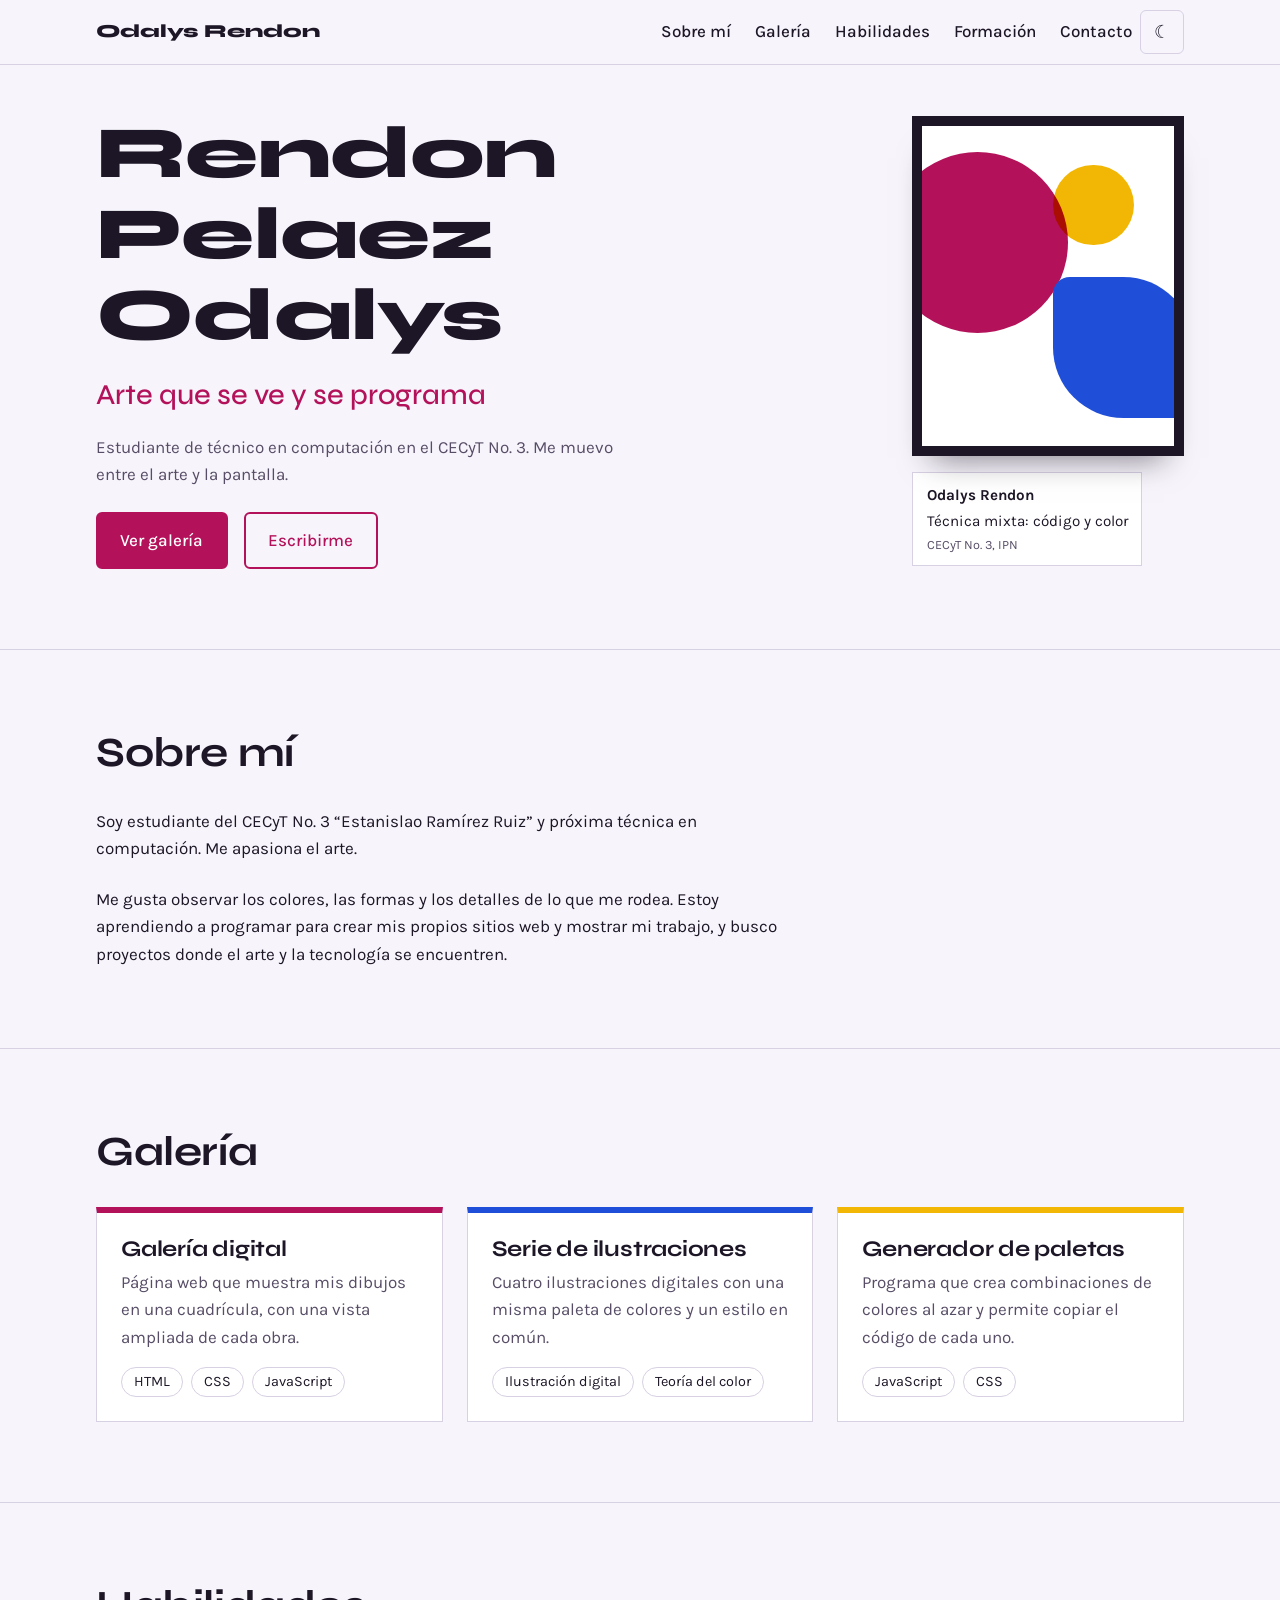
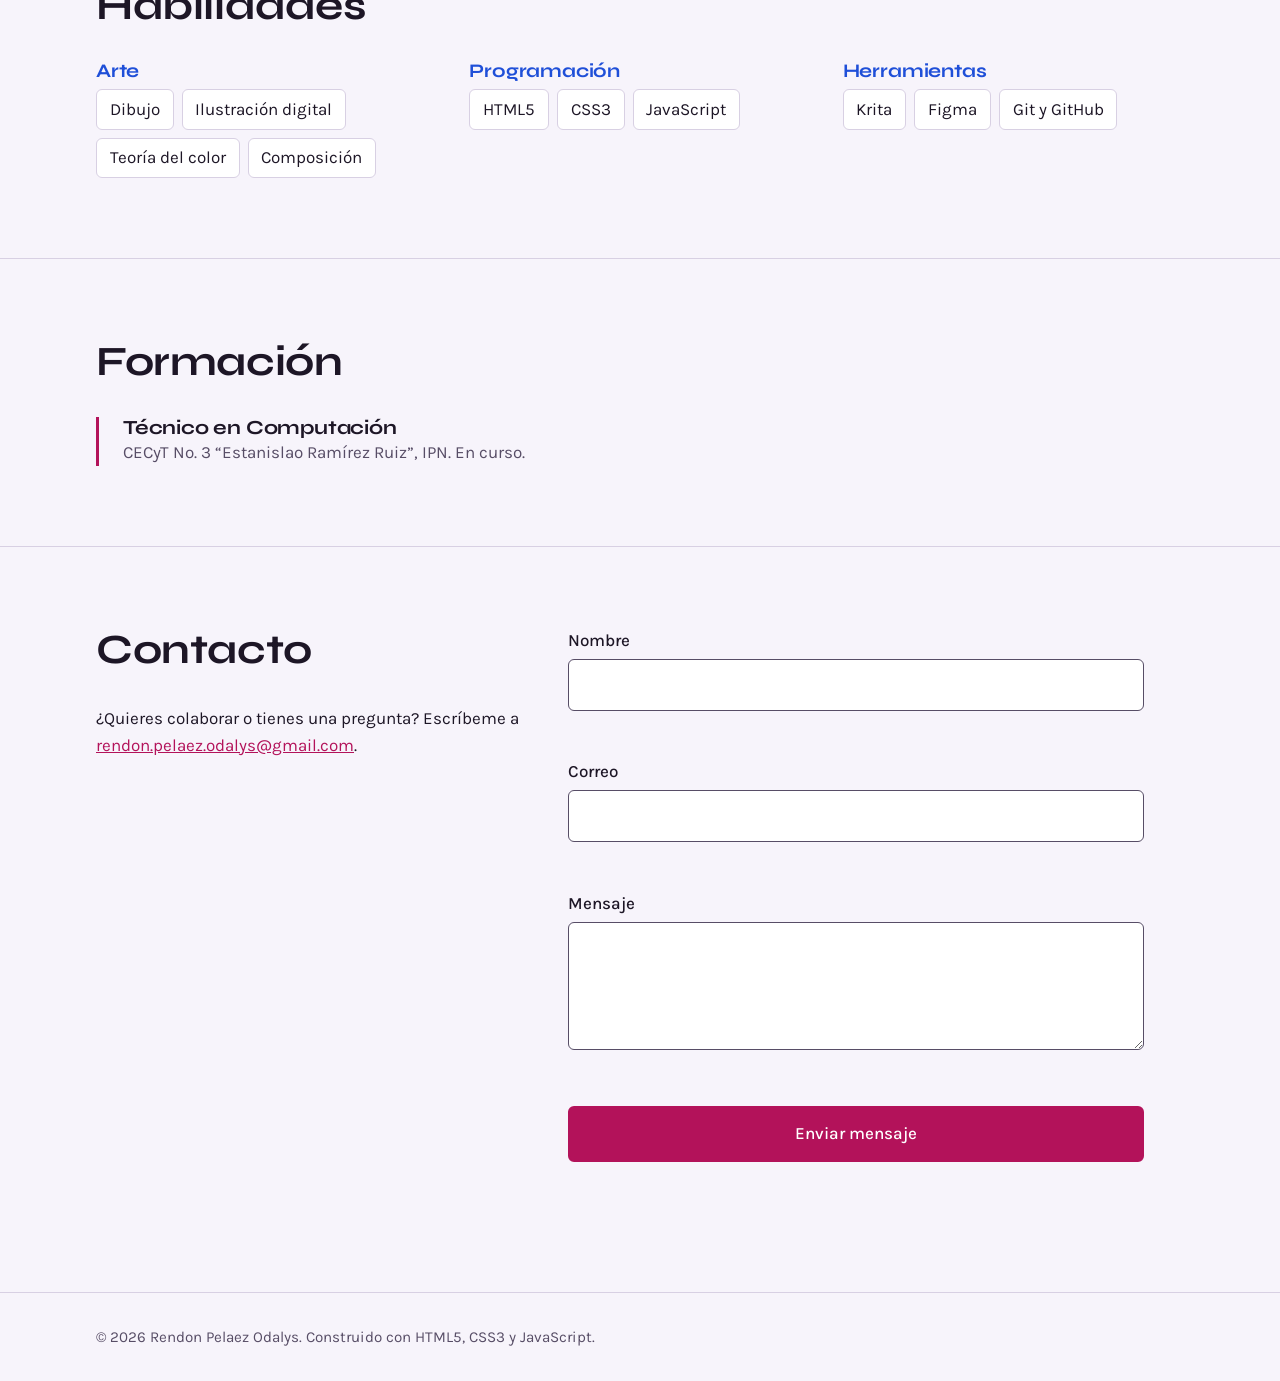
==== index.html @ 17103a25 "Add files via upload" ====
<!DOCTYPE html>
<html lang="es">
<head>
<meta charset="UTF-8">
<meta name="viewport" content="width=device-width, initial-scale=1, viewport-fit=cover">
<meta name="description" content="Portafolio de Odalys Rendon, estudiante de técnico en computación apasionada por el arte.">
<title>Odalys Rendon — Portafolio</title>
<link rel="preconnect" href="https://fonts.googleapis.com">
<link rel="preconnect" href="https://fonts.gstatic.com" crossorigin>
<link rel="stylesheet" href="https://fonts.googleapis.com/css2?family=Syne:wght@500;700;800&family=Karla:wght@400;500&display=swap">
<link rel="stylesheet" href="css/misEstilos.css">
</head>
<body>
<a href="#main" class="skip-link">Saltar al contenido</a>

<header class="cabecera">
  <div class="contenedor barra">
    <a class="marca" href="#inicio">Odalys Rendon</a>
    <div class="herramientas">
      <nav class="menu" id="menu" aria-label="Principal">
        <ul>
          <li><a href="#sobre-mi">Sobre mí</a></li>
          <li><a href="#proyectos">Galería</a></li>
          <li><a href="#habilidades">Habilidades</a></li>
          <li><a href="#formacion">Formación</a></li>
          <li><a href="#contacto">Contacto</a></li>
        </ul>
      </nav>
      <button class="boton-icono" id="tema" type="button" aria-label="Cambiar a modo oscuro" aria-pressed="false">☾</button>
      <button class="boton-icono" id="boton-menu" type="button" aria-label="Abrir menú" aria-expanded="false" aria-controls="menu">☰</button>
    </div>
  </div>
</header>

<main id="main">
  <section id="inicio" class="hero" aria-labelledby="titulo-hero">
    <div class="contenedor">
      <div>
        <h1 id="titulo-hero">Rendon Pelaez Odalys</h1>
        <p class="frase">Arte que se ve y se programa</p>
        <p class="rol">Estudiante de técnico en computación en el CECyT No. 3. Me muevo entre el arte y la pantalla.</p>
        <div class="botones">
          <a class="btn btn-principal" href="#proyectos">Ver galería</a>
          <a class="btn btn-borde" href="#contacto">Escribirme</a>
        </div>
      </div>
      <figure class="cuadro">
        <div class="lienzo" role="img" aria-label="Composición abstracta de círculos y formas en magenta, azul y amarillo"><span class="forma f1"></span><span class="forma f2"></span><span class="forma f3"></span></div>
        <figcaption class="placa"><strong>Odalys Rendon</strong><span>Técnica mixta: código y color</span><small>CECyT No. 3, IPN</small></figcaption>
      </figure>
    </div>
  </section>

  <section id="sobre-mi" class="seccion" aria-labelledby="t-sobre">
    <div class="contenedor">
      <h2 id="t-sobre">Sobre mí</h2>
      <div class="sobre-mi">
        <p>Soy estudiante del CECyT No. 3 “Estanislao Ramírez Ruiz” y próxima técnica en computación. Me apasiona el arte.</p>
        <p>Me gusta observar los colores, las formas y los detalles de lo que me rodea. Estoy aprendiendo a programar para crear mis propios sitios web y mostrar mi trabajo, y busco proyectos donde el arte y la tecnología se encuentren.</p>
      </div>
    </div>
  </section>

  <section id="proyectos" class="seccion" aria-labelledby="t-proyectos">
    <div class="contenedor">
      <h2 id="t-proyectos">Galería</h2>
      <div class="proyectos">
        <article class="proyecto">
          <h3>Galería digital</h3>
          <p>Página web que muestra mis dibujos en una cuadrícula, con una vista ampliada de cada obra.</p>
          <ul class="tecnologias" aria-label="Técnicas usadas"><li>HTML</li><li>CSS</li><li>JavaScript</li></ul>
        </article>
        <article class="proyecto">
          <h3>Serie de ilustraciones</h3>
          <p>Cuatro ilustraciones digitales con una misma paleta de colores y un estilo en común.</p>
          <ul class="tecnologias" aria-label="Técnicas usadas"><li>Ilustración digital</li><li>Teoría del color</li></ul>
        </article>
        <article class="proyecto">
          <h3>Generador de paletas</h3>
          <p>Programa que crea combinaciones de colores al azar y permite copiar el código de cada uno.</p>
          <ul class="tecnologias" aria-label="Técnicas usadas"><li>JavaScript</li><li>CSS</li></ul>
        </article>
      </div>
    </div>
  </section>

  <section id="habilidades" class="seccion" aria-labelledby="t-hab">
    <div class="contenedor">
      <h2 id="t-hab">Habilidades</h2>
      <div class="habilidades">
        <div><h3>Arte</h3><ul><li>Dibujo</li><li>Ilustración digital</li><li>Teoría del color</li><li>Composición</li></ul></div>
        <div><h3>Programación</h3><ul><li>HTML5</li><li>CSS3</li><li>JavaScript</li></ul></div>
        <div><h3>Herramientas</h3><ul><li>Krita</li><li>Figma</li><li>Git y GitHub</li></ul></div>
      </div>
    </div>
  </section>

  <section id="formacion" class="seccion" aria-labelledby="t-form">
    <div class="contenedor">
      <h2 id="t-form">Formación</h2>
      <ol class="linea">
        <li><h3>Técnico en Computación</h3><p>CECyT No. 3 “Estanislao Ramírez Ruiz”, IPN. En curso.</p></li>
      </ol>
    </div>
  </section>

  <section id="contacto" class="seccion" aria-labelledby="t-contacto">
    <div class="contenedor contacto-grid">
      <div>
        <h2 id="t-contacto">Contacto</h2>
        <p>¿Quieres colaborar o tienes una pregunta? Escríbeme a <a href="mailto:rendon.pelaez.odalys@gmail.com">rendon.pelaez.odalys@gmail.com</a>.</p>
      </div>
      <form id="form" novalidate>
        <div>
          <label for="nombre">Nombre</label>
          <input id="nombre" name="nombre" type="text" autocomplete="name" required aria-describedby="e-nombre">
          <p class="error" id="e-nombre"></p>
        </div>
        <div>
          <label for="correo">Correo</label>
          <input id="correo" name="correo" type="email" autocomplete="email" required aria-describedby="e-correo">
          <p class="error" id="e-correo"></p>
        </div>
        <div>
          <label for="mensaje">Mensaje</label>
          <textarea id="mensaje" name="mensaje" required aria-describedby="e-mensaje"></textarea>
          <p class="error" id="e-mensaje"></p>
        </div>
        <button class="btn btn-principal" type="submit">Enviar mensaje</button>
        <p class="estado" id="estado" role="status"></p>
      </form>
    </div>
  </section>
</main>

<footer class="pie">
  <div class="contenedor">
    <p>&copy; 2026 Rendon Pelaez Odalys. Construido con HTML5, CSS3 y JavaScript.</p>
  </div>
</footer>

<script>
(function(){
// app.js — interactividad: tema oscuro, menú móvil y formulario con PHP
const raiz = document.documentElement;
const $ = (id) => document.getElementById(id);

/* Modo oscuro */
const btnTema = $('tema');
const oscuro = () => raiz.dataset.theme === 'dark' || (raiz.dataset.theme !== 'light' && matchMedia('(prefers-color-scheme: dark)').matches);
function pintarTema() {
  const o = oscuro();
  btnTema.textContent = o ? '☀' : '☾';
  btnTema.setAttribute('aria-pressed', String(o));
  btnTema.setAttribute('aria-label', o ? 'Cambiar a modo claro' : 'Cambiar a modo oscuro');
}
try { const g = localStorage.getItem('tema'); if (g) raiz.dataset.theme = g; } catch (e) {}
pintarTema();
btnTema.addEventListener('click', () => {
  raiz.dataset.theme = oscuro() ? 'light' : 'dark';
  try { localStorage.setItem('tema', raiz.dataset.theme); } catch (e) {}
  pintarTema();
});

/* Menú hamburguesa */
const btnMenu = $('boton-menu'), menu = $('menu');
function cerrar() {
  menu.classList.remove('abierto');
  btnMenu.setAttribute('aria-expanded', 'false');
  btnMenu.setAttribute('aria-label', 'Abrir menú');
}
btnMenu.addEventListener('click', () => {
  const abierto = menu.classList.toggle('abierto');
  btnMenu.setAttribute('aria-expanded', String(abierto));
  btnMenu.setAttribute('aria-label', abierto ? 'Cerrar menú' : 'Abrir menú');
});
menu.addEventListener('click', (e) => { if (e.target.tagName === 'A') cerrar(); });
document.addEventListener('keydown', (e) => {
  if (e.key === 'Escape' && menu.classList.contains('abierto')) { cerrar(); btnMenu.focus(); }
});

/* Formulario: validación y envío por correo (mailto) */
const form = $('form'), estado = $('estado');
const reglas = {
  nombre: (v) => v.trim().length < 2 ? 'Escribe tu nombre (mínimo 2 letras).' : '',
  correo: (v) => /^[^\s@]+@[^\s@]+\.[^\s@]+$/.test(v.trim()) ? '' : 'Escribe un correo válido, por ejemplo nombre@correo.com.',
  mensaje: (v) => v.trim().length < 10 ? 'Escribe un mensaje de al menos 10 caracteres.' : '',
};
function validar(campo) {
  const el = form.elements[campo], msg = reglas[campo](el.value);
  $('e-' + campo).textContent = msg;
  el.setAttribute('aria-invalid', msg ? 'true' : 'false');
  return !msg;
}
Object.keys(reglas).forEach((c) => form.elements[c].addEventListener('blur', () => validar(c)));
form.addEventListener('submit', (e) => {
  e.preventDefault();
  let primero = null;
  Object.keys(reglas).forEach((c) => { if (!validar(c) && !primero) primero = form.elements[c]; });
  if (primero) { estado.textContent = 'Revisa los campos marcados.'; primero.focus(); return; }
  estado.textContent = 'Listo. Se abrirá tu app de correo para enviar el mensaje.';
  const n = form.elements.nombre.value.trim();
  const asunto = encodeURIComponent('Mensaje desde tu portafolio — ' + n);
  const cuerpo = encodeURIComponent(form.elements.mensaje.value.trim() + '\n\n' + n + ' (' + form.elements.correo.value.trim() + ')');
  location.href = 'mailto:rendon.pelaez.odalys@gmail.com?subject=' + asunto + '&body=' + cuerpo;
  form.reset();
});
})();
</script>
</body>
</html>
---- css/misEstilos.css ----
/* misEstilos.css — todos los estilos del portafolio */

/* ========== RESET ========== */
*,*::before,*::after{box-sizing:border-box}
*{margin:0;padding:0}
html{scroll-behavior:smooth;-webkit-font-smoothing:antialiased;height:100%;scroll-padding-top:calc(4.5rem + env(safe-area-inset-top,0px))}
img,svg{max-width:100%;display:block}

/* ========== VARIABLES (colores, fuentes y espacios) ========== */
:root{--fondo:#f7f4fb;--superficie:#ffffff;--texto:#1d1626;--suave:#574d66;--borde:#d8d0e3;--primario:#b3125a;--sobre-primario:#ffffff;--acento:#1f4fd8;--amarillo:#f2b705;--f-titulo:'Syne','Trebuchet MS',system-ui,sans-serif;--f-texto:'Karla',system-ui,-apple-system,'Segoe UI',sans-serif;--e1:.5rem;--e2:1rem;--e3:1.5rem;--e4:2rem;--e5:3rem;--e6:5rem;--radio:6px;box-sizing:border-box;padding-top:env(safe-area-inset-top,0px);padding-bottom:env(safe-area-inset-bottom,0px)}
@media (prefers-color-scheme:dark){:root:not([data-theme="light"]){--fondo:#14101b;--superficie:#201929;--texto:#f1ecf7;--suave:#b9afc8;--borde:#3a2f4b;--primario:#ff8dbd;--sobre-primario:#2a0716;--acento:#8fb0ff}}
:root[data-theme="dark"]{--fondo:#14101b;--superficie:#201929;--texto:#f1ecf7;--suave:#b9afc8;--borde:#3a2f4b;--primario:#ff8dbd;--sobre-primario:#2a0716;--acento:#8fb0ff}

/* ========== TIPOGRAFÍA ========== */
body{line-height:1.6;min-height:100%}
h1,h2,h3{font-family:var(--f-titulo);line-height:1.1;letter-spacing:-.01em}
a{color:var(--primario)}
.frase{font-family:var(--f-titulo);font-size:clamp(1.3rem,4vw,1.8rem);color:var(--primario);margin-top:var(--e2);font-weight:500}
body{font-family:var(--f-texto);background:var(--fondo);color:var(--texto);font-size:1.0625rem}

/* ========== LAYOUT ========== */
.contenedor{width:min(100% - 2.5rem,68rem);margin-inline:auto}
.barra{display:flex;align-items:center;justify-content:space-between;min-height:4rem;gap:var(--e2)}
.hero{padding:var(--e5) 0 var(--e6)}
.hero .contenedor{display:grid;gap:var(--e4);align-items:center}
.hero h1{font-size:clamp(2.4rem,9vw,4.6rem);font-weight:800}
.hero p.rol{color:var(--suave);margin-top:var(--e2);max-width:34rem}
.seccion{padding:var(--e6) 0;border-top:1px solid var(--borde)}
.seccion h2{font-size:clamp(1.8rem,5vw,2.6rem);margin-bottom:var(--e4)}
.sobre-mi{display:grid;gap:var(--e3);max-width:44rem}
.proyectos{display:grid;gap:var(--e3)}
.habilidades{display:grid;gap:var(--e4)}
.habilidades h3{font-size:1.2rem;margin-bottom:var(--e1);color:var(--acento)}
.habilidades ul{list-style:none;display:flex;flex-wrap:wrap;gap:var(--e1)}
.habilidades li{background:var(--superficie);border:1px solid var(--borde);border-radius:var(--radio);padding:.35rem .8rem}
.linea{list-style:none;border-left:3px solid var(--primario);padding-left:var(--e3);display:grid;gap:var(--e3)}
.linea h3{font-size:1.25rem}
.linea p{color:var(--suave)}
.contacto-grid{display:grid;gap:var(--e4)}
form{display:grid;gap:var(--e3);max-width:36rem}
.pie{border-top:1px solid var(--borde);padding:var(--e4) 0;color:var(--suave);font-size:.95rem}
.cabecera{position:sticky;top:env(safe-area-inset-top,0px);z-index:50;background:var(--fondo);border-bottom:1px solid var(--borde)}
.menu{display:none;position:absolute;left:0;right:0;top:100%;background:var(--fondo);border-bottom:1px solid var(--borde);padding:var(--e2) 1.25rem}

/* ========== COMPONENTES ========== */
.marca{font-family:var(--f-titulo);font-weight:800;text-decoration:none;color:var(--texto);font-size:1.15rem}
.herramientas{display:flex;align-items:center;gap:var(--e1)}
.boton-icono{background:none;border:1px solid var(--borde);color:var(--texto);width:2.75rem;height:2.75rem;border-radius:var(--radio);cursor:pointer;font-size:1.15rem;display:grid;place-items:center}
.boton-icono:hover{border-color:var(--primario)}
.menu.abierto{display:block}
.menu ul{list-style:none;display:grid;gap:var(--e1)}
.menu a{display:block;padding:.6rem 0;color:var(--texto);text-decoration:none;font-weight:500}
.menu a:hover{color:var(--primario)}
#boton-menu{display:grid}
.botones{display:flex;flex-wrap:wrap;gap:var(--e2);margin-top:var(--e3)}
.btn{display:inline-block;padding:.8rem 1.4rem;border-radius:var(--radio);font-weight:500;text-decoration:none;border:2px solid var(--primario);cursor:pointer;font:inherit;font-weight:500}
.btn-principal{background:var(--primario);color:var(--sobre-primario)}
.btn-borde{background:transparent;color:var(--primario)}
.btn:hover{filter:brightness(1.1)}
.proyecto h3{font-size:1.4rem;margin-bottom:var(--e1)}
.proyecto p{color:var(--suave)}
.tecnologias{list-style:none;display:flex;flex-wrap:wrap;gap:var(--e1);margin-top:var(--e2)}
.tecnologias li{border:1px solid var(--borde);border-radius:999px;padding:.15rem .75rem;font-size:.9rem}
label{display:block;font-weight:500;margin-bottom:.3rem}
input,textarea{width:100%;font:inherit;color:var(--texto);background:var(--superficie);border:1px solid var(--suave);border-radius:var(--radio);padding:.7rem .8rem}
textarea{min-height:8rem;resize:vertical}
input[aria-invalid="true"],textarea[aria-invalid="true"]{border-color:#d3365a;border-width:2px}
.error{color:#c0264a;font-size:.95rem;min-height:1.3em;margin-top:.25rem}
:root[data-theme="dark"] .error{color:#ff8fa8}
@media (prefers-color-scheme:dark){:root:not([data-theme="light"]) .error{color:#ff8fa8}}
.estado{font-weight:500;min-height:1.5em}
.proyecto{background:var(--superficie);border:1px solid var(--borde);border-top:6px solid var(--primario);padding:var(--e3)}
.proyecto:nth-child(2){border-top-color:var(--acento)}
.proyecto:nth-child(3){border-top-color:var(--amarillo)}
.cuadro{justify-self:start;width:min(100%,17rem);margin:0}
.lienzo{position:relative;aspect-ratio:4/5;background:var(--superficie);border:10px solid var(--texto);overflow:hidden;box-shadow:0 22px 30px -20px color-mix(in srgb,var(--texto) 55%,transparent)}
.forma{position:absolute;display:block;aspect-ratio:1}
.f1{width:72%;border-radius:50%;background:var(--primario);left:-14%;top:8%}
.f2{width:56%;background:var(--acento);right:-8%;bottom:9%;border-radius:12% 50% 12% 50%}
.f3{width:32%;border-radius:50%;background:var(--amarillo);right:16%;top:12%;mix-blend-mode:multiply}
.placa{background:var(--superficie);border:1px solid var(--borde);margin-top:var(--e2);padding:.6rem .85rem;display:grid;gap:.1rem;width:max-content;max-width:100%;font-size:.95rem}
.placa small{color:var(--suave)}

/* ========== UTILIDADES ========== */
:focus-visible{outline:3px solid var(--acento);outline-offset:3px;border-radius:3px}
.skip-link{position:absolute;left:var(--e2);top:-4rem;background:var(--primario);color:var(--sobre-primario);padding:var(--e1) var(--e2);border-radius:var(--radio);z-index:100;transition:top .15s}
.skip-link:focus{top:var(--e1)}
@media (prefers-reduced-motion:reduce){html{scroll-behavior:auto}*{transition:none!important}}
.trampa{position:absolute;left:-9999px;height:0;overflow:hidden}

/* ========== RESPONSIVE (mobile-first) ========== */
@media (min-width:48rem){
  #boton-menu{display:none}
  .menu{display:block;position:static;border:0;padding:0;background:none}
  .menu ul{display:flex;gap:var(--e3)}
  .menu a{padding:.3rem 0}
  .hero .contenedor{grid-template-columns:1.6fr 1fr}
  .cuadro{justify-self:end}
  .proyectos{grid-template-columns:repeat(3,1fr)}
  .habilidades{grid-template-columns:repeat(3,1fr)}
  .contacto-grid{grid-template-columns:1fr 1.4fr}
}
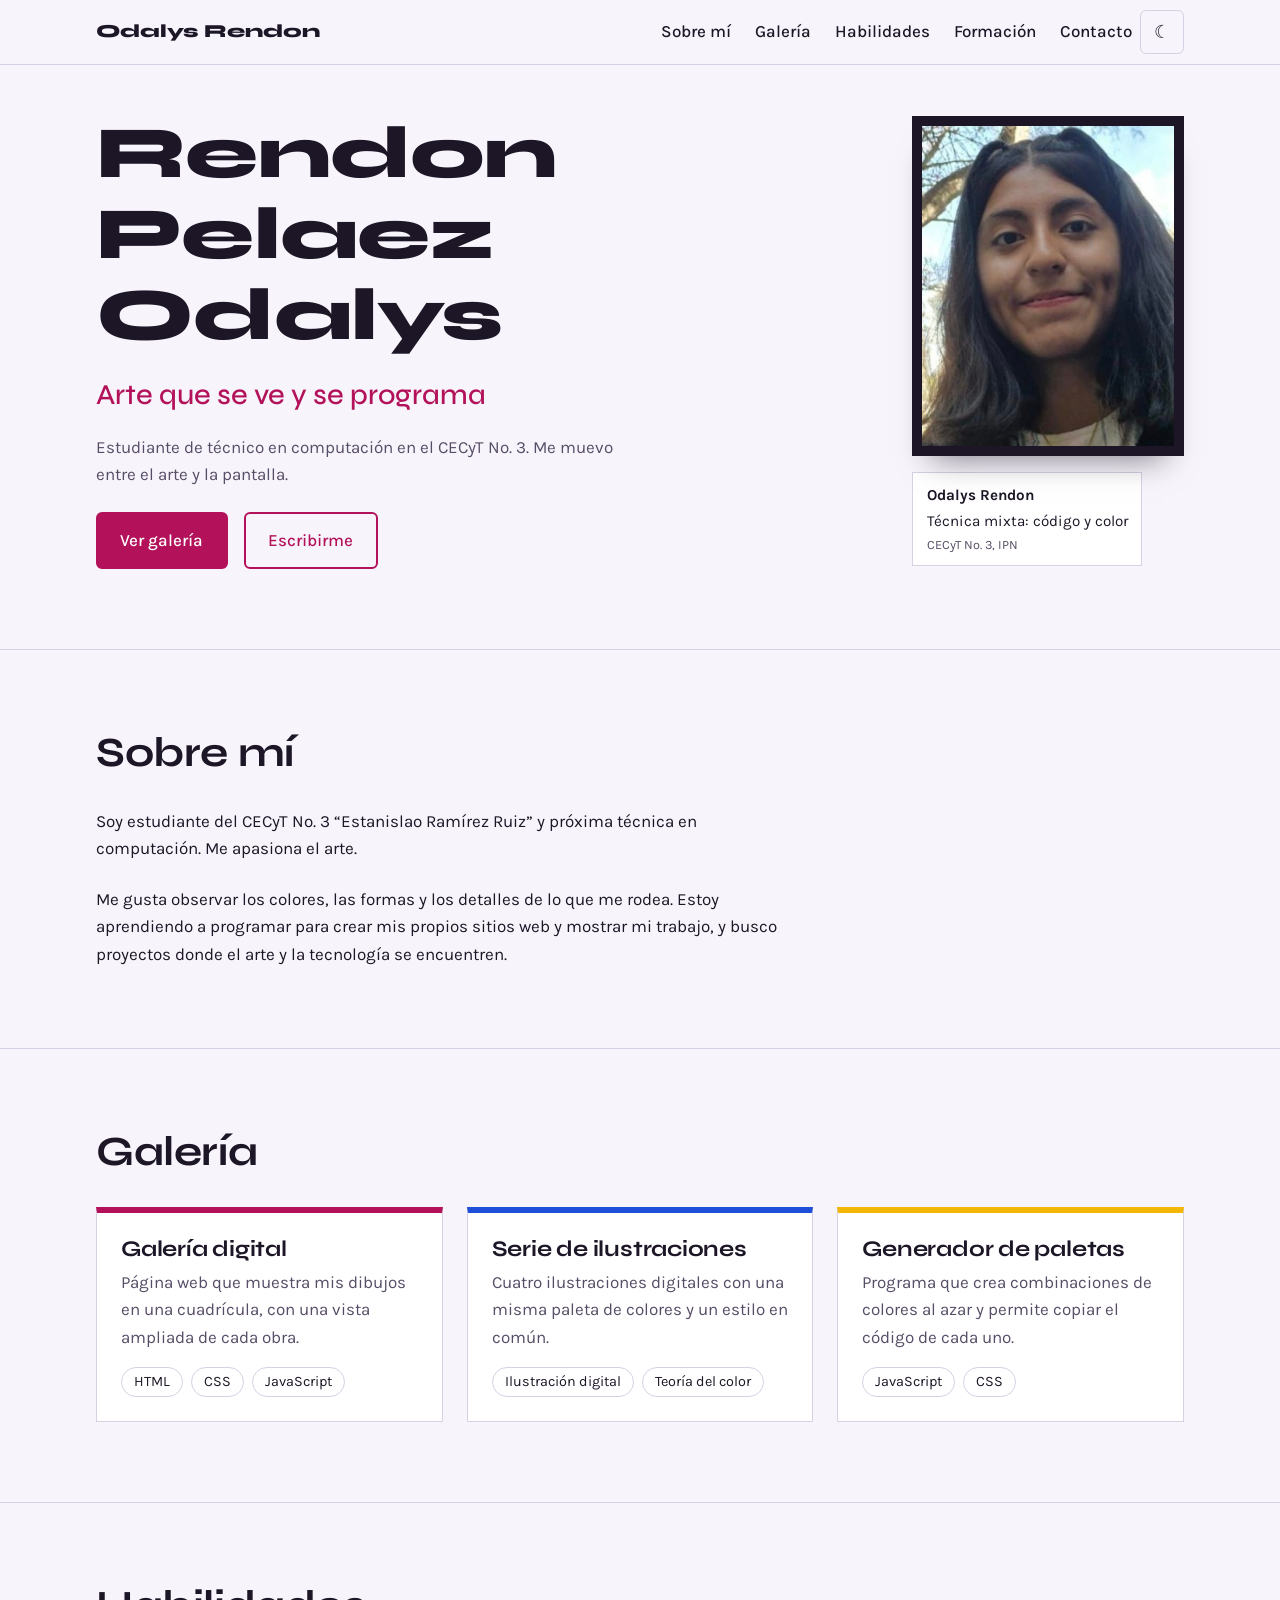
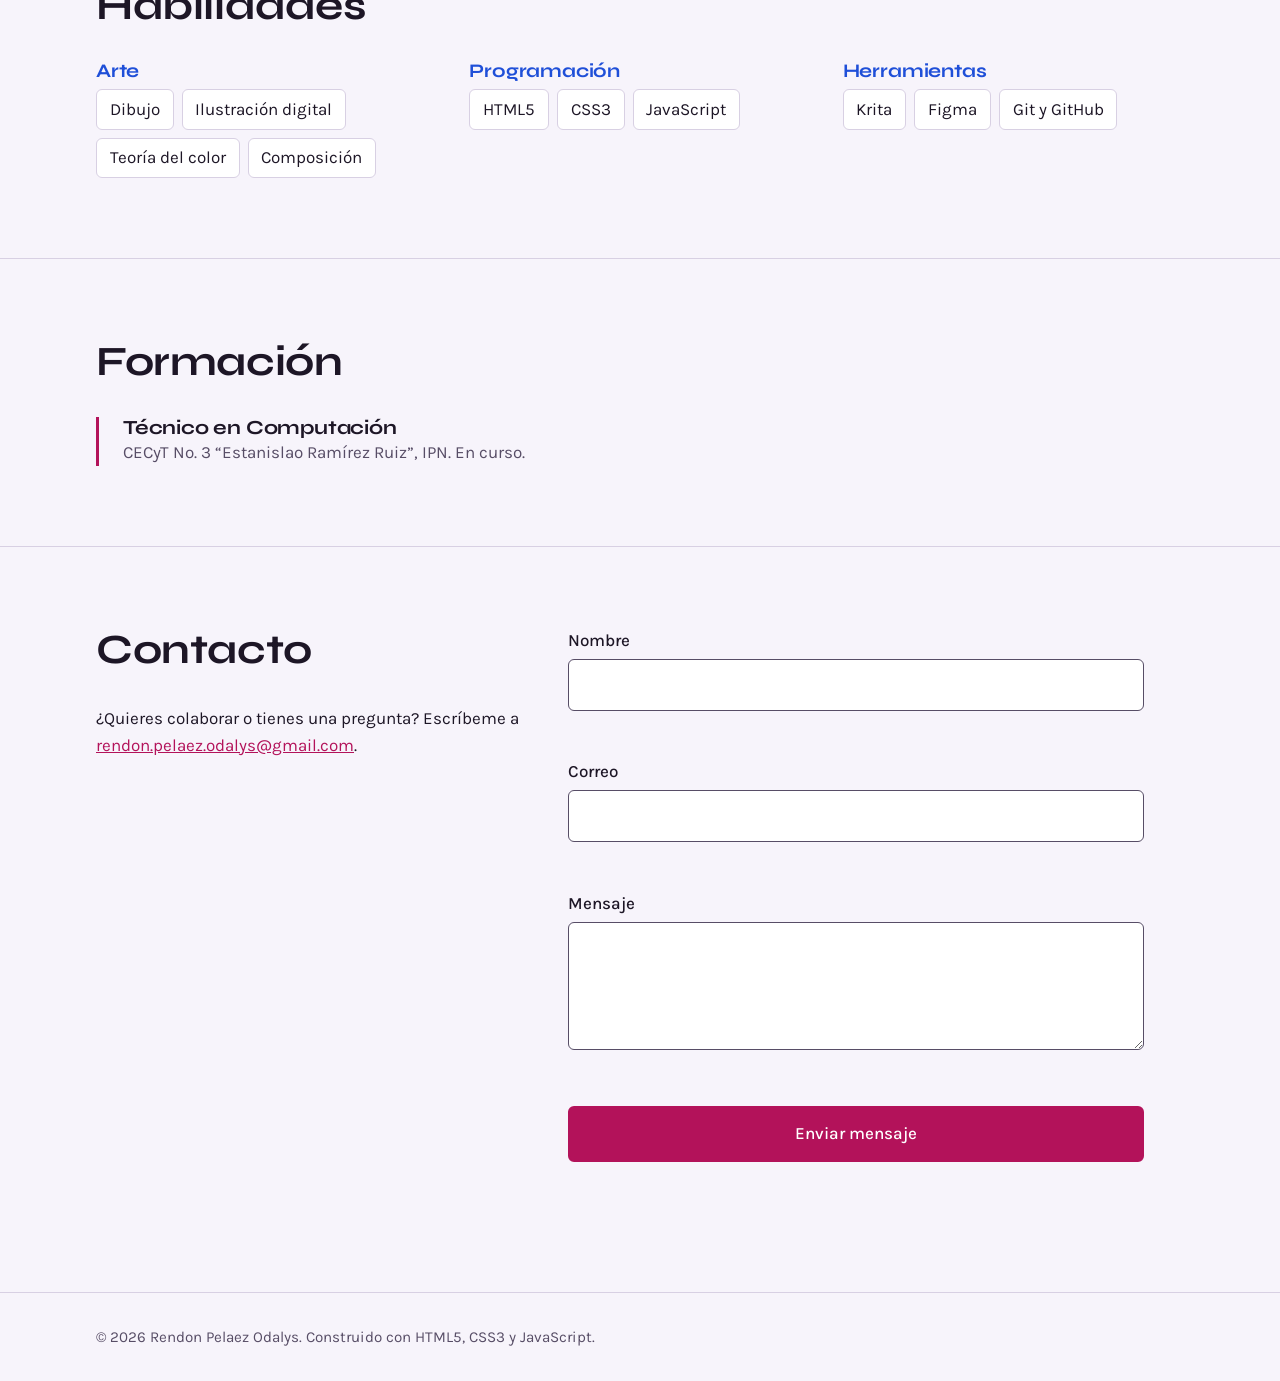
==== commit 20b8771c: "Cambio del dibujo por mi foto" ====
--- a/index.html
+++ b/index.html
@@ -45,7 +45,7 @@
         </div>
       </div>
       <figure class="cuadro">
-        <div class="lienzo" role="img" aria-label="Composición abstracta de círculos y formas en magenta, azul y amarillo"><span class="forma f1"></span><span class="forma f2"></span><span class="forma f3"></span></div>
+        <div class="lienzo"><img src="imagen/foto-odalys.jpeg" alt="Foto de Odalys Rendon"></div>
         <figcaption class="placa"><strong>Odalys Rendon</strong><span>Técnica mixta: código y color</span><small>CECyT No. 3, IPN</small></figcaption>
       </figure>
     </div>
--- a/css/misEstilos.css
+++ b/css/misEstilos.css
@@ -74,6 +74,7 @@
 .proyecto:nth-child(3){border-top-color:var(--amarillo)}
 .cuadro{justify-self:start;width:min(100%,17rem);margin:0}
 .lienzo{position:relative;aspect-ratio:4/5;background:var(--superficie);border:10px solid var(--texto);overflow:hidden;box-shadow:0 22px 30px -20px color-mix(in srgb,var(--texto) 55%,transparent)}
+.lienzo img{width:100%;height:100%;object-fit:cover;object-position:center 20%}
 .forma{position:absolute;display:block;aspect-ratio:1}
 .f1{width:72%;border-radius:50%;background:var(--primario);left:-14%;top:8%}
 .f2{width:56%;background:var(--acento);right:-8%;bottom:9%;border-radius:12% 50% 12% 50%}
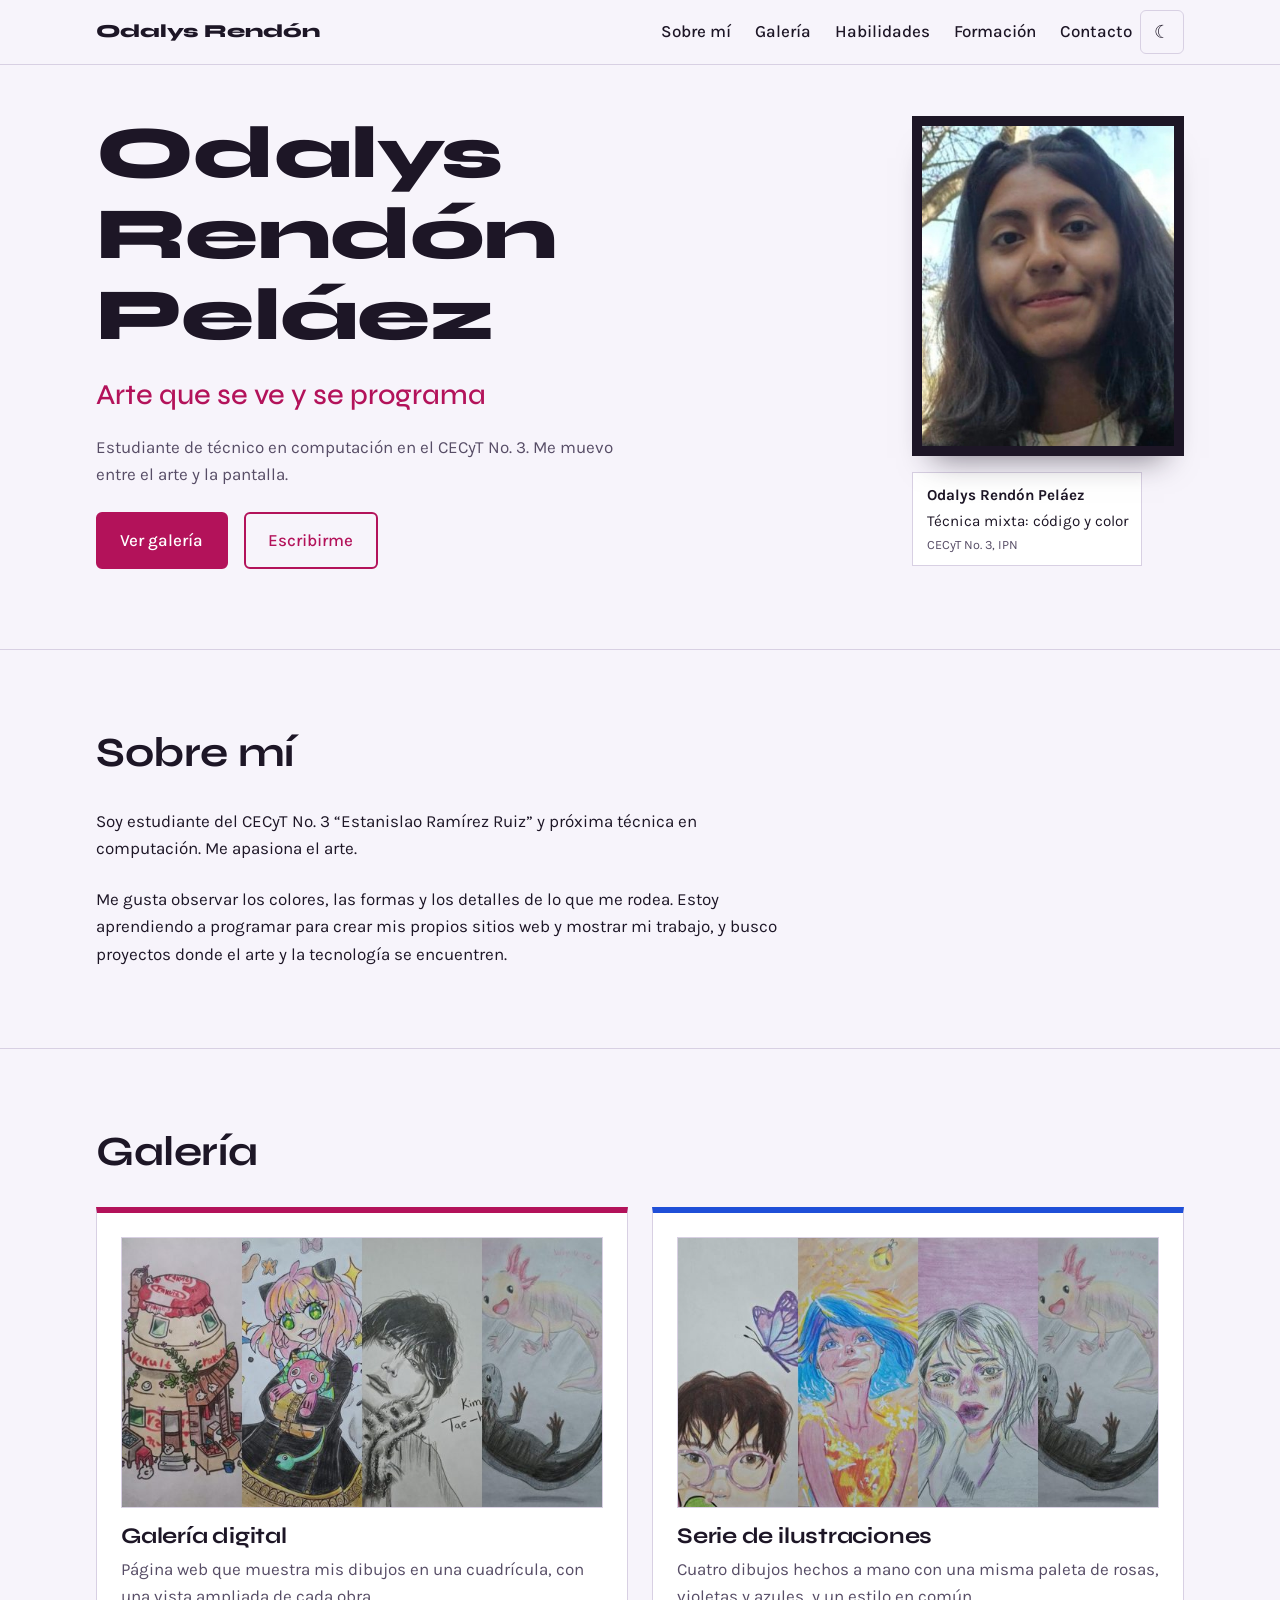
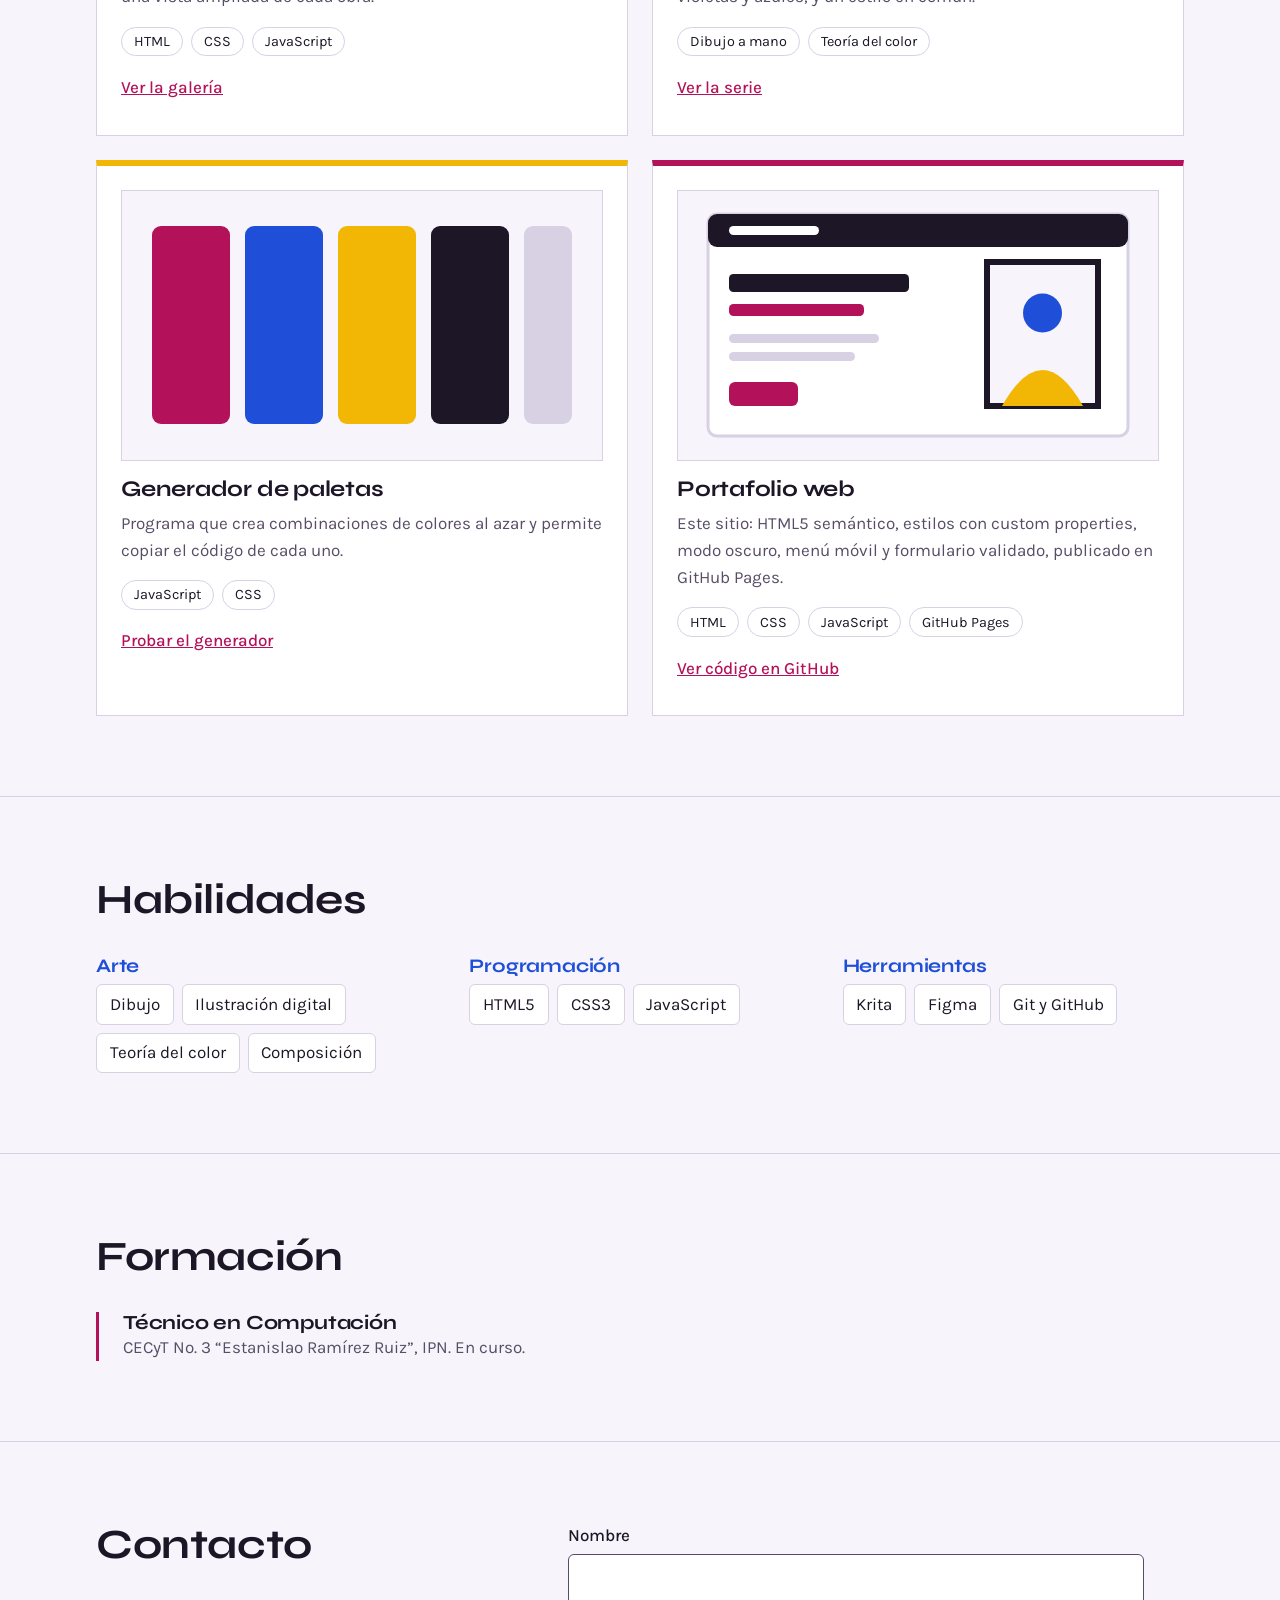
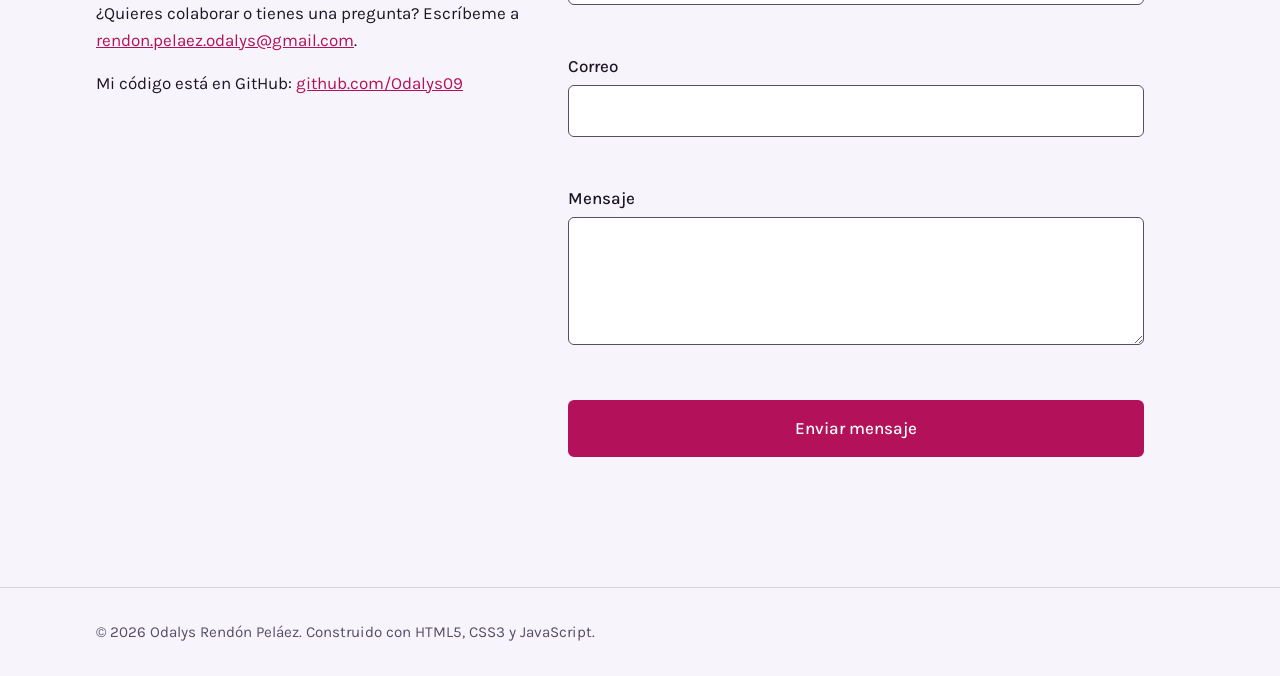
==== commit e7c6424d: "feat: proyectos,galeria y serie" ====
--- a/index.html
+++ b/index.html
@@ -3,8 +3,14 @@
 <head>
 <meta charset="UTF-8">
 <meta name="viewport" content="width=device-width, initial-scale=1, viewport-fit=cover">
-<meta name="description" content="Portafolio de Odalys Rendon, estudiante de técnico en computación apasionada por el arte.">
-<title>Odalys Rendon — Portafolio</title>
+<meta name="description" content="Portafolio de Odalys Rendón Peláez, estudiante de técnico en computación apasionada por el arte.">
+<meta property="og:type" content="website">
+<meta property="og:locale" content="es_MX">
+<meta property="og:title" content="Odalys Rendón Peláez — Portafolio">
+<meta property="og:description" content="Arte que se ve y se programa. Portafolio de una estudiante de técnico en computación del CECyT No. 3, IPN.">
+<meta property="og:url" content="https://odalys09.github.io/odalys-portafolio/">
+<meta property="og:image" content="https://odalys09.github.io/odalys-portafolio/imagen/foto-odalys.jpeg">
+<title>Odalys Rendón Peláez — Portafolio</title>
 <link rel="preconnect" href="https://fonts.googleapis.com">
 <link rel="preconnect" href="https://fonts.gstatic.com" crossorigin>
 <link rel="stylesheet" href="https://fonts.googleapis.com/css2?family=Syne:wght@500;700;800&family=Karla:wght@400;500&display=swap">
@@ -15,7 +21,7 @@
 
 <header class="cabecera">
   <div class="contenedor barra">
-    <a class="marca" href="#inicio">Odalys Rendon</a>
+    <a class="marca" href="#inicio">Odalys Rendón</a>
     <div class="herramientas">
       <nav class="menu" id="menu" aria-label="Principal">
         <ul>
@@ -36,7 +42,7 @@
   <section id="inicio" class="hero" aria-labelledby="titulo-hero">
     <div class="contenedor">
       <div>
-        <h1 id="titulo-hero">Rendon Pelaez Odalys</h1>
+        <h1 id="titulo-hero">Odalys Rendón Peláez</h1>
         <p class="frase">Arte que se ve y se programa</p>
         <p class="rol">Estudiante de técnico en computación en el CECyT No. 3. Me muevo entre el arte y la pantalla.</p>
         <div class="botones">
@@ -45,8 +51,8 @@
         </div>
       </div>
       <figure class="cuadro">
-        <div class="lienzo"><img src="imagen/foto-odalys.jpeg" alt="Foto de Odalys Rendon"></div>
-        <figcaption class="placa"><strong>Odalys Rendon</strong><span>Técnica mixta: código y color</span><small>CECyT No. 3, IPN</small></figcaption>
+        <div class="lienzo"><img src="imagen/foto-odalys.jpeg" alt="Retrato de Odalys Rendón Peláez sonriendo, con cabello oscuro suelto y un collar"></div>
+        <figcaption class="placa"><strong>Odalys Rendón Peláez</strong><span>Técnica mixta: código y color</span><small>CECyT No. 3, IPN</small></figcaption>
       </figure>
     </div>
   </section>
@@ -66,19 +72,32 @@
       <h2 id="t-proyectos">Galería</h2>
       <div class="proyectos">
         <article class="proyecto">
+          <img src="imagen/proyecto-galeria.jpg" alt="Cuatro de mis dibujos mostrados en franjas verticales: una casa, una niña de cabello rosa, un retrato a grafito y dos ajolotes" width="640" height="360">
           <h3>Galería digital</h3>
           <p>Página web que muestra mis dibujos en una cuadrícula, con una vista ampliada de cada obra.</p>
           <ul class="tecnologias" aria-label="Técnicas usadas"><li>HTML</li><li>CSS</li><li>JavaScript</li></ul>
+          <a class="enlace-proyecto" href="proyectos/galeria-digital/">Ver la galería</a>
         </article>
         <article class="proyecto">
+          <img src="imagen/proyecto-serie.jpg" alt="Cuatro dibujos a color en franjas verticales: un joven con lentes y una mariposa, una chica de cabello azul, un retrato en violeta y dos ajolotes" width="640" height="360">
           <h3>Serie de ilustraciones</h3>
-          <p>Cuatro ilustraciones digitales con una misma paleta de colores y un estilo en común.</p>
-          <ul class="tecnologias" aria-label="Técnicas usadas"><li>Ilustración digital</li><li>Teoría del color</li></ul>
+          <p>Cuatro dibujos hechos a mano con una misma paleta de rosas, violetas y azules, y un estilo en común.</p>
+          <ul class="tecnologias" aria-label="Técnicas usadas"><li>Dibujo a mano</li><li>Teoría del color</li></ul>
+          <a class="enlace-proyecto" href="proyectos/serie-ilustraciones/">Ver la serie</a>
         </article>
         <article class="proyecto">
+          <img src="imagen/proyecto-paletas.svg" alt="Ilustración de cinco barras verticales de colores que representan una paleta" width="320" height="180">
           <h3>Generador de paletas</h3>
           <p>Programa que crea combinaciones de colores al azar y permite copiar el código de cada uno.</p>
           <ul class="tecnologias" aria-label="Técnicas usadas"><li>JavaScript</li><li>CSS</li></ul>
+          <a class="enlace-proyecto" href="proyectos/generador-paletas/">Probar el generador</a>
+        </article>
+        <article class="proyecto">
+          <img src="imagen/proyecto-portafolio.svg" alt="Ilustración de una página web con encabezado, texto, botón y un retrato enmarcado" width="320" height="180">
+          <h3>Portafolio web</h3>
+          <p>Este sitio: HTML5 semántico, estilos con custom properties, modo oscuro, menú móvil y formulario validado, publicado en GitHub Pages.</p>
+          <ul class="tecnologias" aria-label="Técnicas usadas"><li>HTML</li><li>CSS</li><li>JavaScript</li><li>GitHub Pages</li></ul>
+          <a class="enlace-proyecto" href="https://github.com/Odalys09/odalys-portafolio">Ver código en GitHub</a>
         </article>
       </div>
     </div>
@@ -109,6 +128,7 @@
       <div>
         <h2 id="t-contacto">Contacto</h2>
         <p>¿Quieres colaborar o tienes una pregunta? Escríbeme a <a href="mailto:rendon.pelaez.odalys@gmail.com">rendon.pelaez.odalys@gmail.com</a>.</p>
+        <p class="redes">Mi código está en GitHub: <a href="https://github.com/Odalys09">github.com/Odalys09</a></p>
       </div>
       <form id="form" novalidate>
         <div>
@@ -135,77 +155,10 @@
 
 <footer class="pie">
   <div class="contenedor">
-    <p>&copy; 2026 Rendon Pelaez Odalys. Construido con HTML5, CSS3 y JavaScript.</p>
+    <p>&copy; 2026 Odalys Rendón Peláez. Construido con HTML5, CSS3 y JavaScript.</p>
   </div>
 </footer>
 
-<script>
-(function(){
-// app.js — interactividad: tema oscuro, menú móvil y formulario con PHP
-const raiz = document.documentElement;
-const $ = (id) => document.getElementById(id);
-
-/* Modo oscuro */
-const btnTema = $('tema');
-const oscuro = () => raiz.dataset.theme === 'dark' || (raiz.dataset.theme !== 'light' && matchMedia('(prefers-color-scheme: dark)').matches);
-function pintarTema() {
-  const o = oscuro();
-  btnTema.textContent = o ? '☀' : '☾';
-  btnTema.setAttribute('aria-pressed', String(o));
-  btnTema.setAttribute('aria-label', o ? 'Cambiar a modo claro' : 'Cambiar a modo oscuro');
-}
-try { const g = localStorage.getItem('tema'); if (g) raiz.dataset.theme = g; } catch (e) {}
-pintarTema();
-btnTema.addEventListener('click', () => {
-  raiz.dataset.theme = oscuro() ? 'light' : 'dark';
-  try { localStorage.setItem('tema', raiz.dataset.theme); } catch (e) {}
-  pintarTema();
-});
-
-/* Menú hamburguesa */
-const btnMenu = $('boton-menu'), menu = $('menu');
-function cerrar() {
-  menu.classList.remove('abierto');
-  btnMenu.setAttribute('aria-expanded', 'false');
-  btnMenu.setAttribute('aria-label', 'Abrir menú');
-}
-btnMenu.addEventListener('click', () => {
-  const abierto = menu.classList.toggle('abierto');
-  btnMenu.setAttribute('aria-expanded', String(abierto));
-  btnMenu.setAttribute('aria-label', abierto ? 'Cerrar menú' : 'Abrir menú');
-});
-menu.addEventListener('click', (e) => { if (e.target.tagName === 'A') cerrar(); });
-document.addEventListener('keydown', (e) => {
-  if (e.key === 'Escape' && menu.classList.contains('abierto')) { cerrar(); btnMenu.focus(); }
-});
-
-/* Formulario: validación y envío por correo (mailto) */
-const form = $('form'), estado = $('estado');
-const reglas = {
-  nombre: (v) => v.trim().length < 2 ? 'Escribe tu nombre (mínimo 2 letras).' : '',
-  correo: (v) => /^[^\s@]+@[^\s@]+\.[^\s@]+$/.test(v.trim()) ? '' : 'Escribe un correo válido, por ejemplo nombre@correo.com.',
-  mensaje: (v) => v.trim().length < 10 ? 'Escribe un mensaje de al menos 10 caracteres.' : '',
-};
-function validar(campo) {
-  const el = form.elements[campo], msg = reglas[campo](el.value);
-  $('e-' + campo).textContent = msg;
-  el.setAttribute('aria-invalid', msg ? 'true' : 'false');
-  return !msg;
-}
-Object.keys(reglas).forEach((c) => form.elements[c].addEventListener('blur', () => validar(c)));
-form.addEventListener('submit', (e) => {
-  e.preventDefault();
-  let primero = null;
-  Object.keys(reglas).forEach((c) => { if (!validar(c) && !primero) primero = form.elements[c]; });
-  if (primero) { estado.textContent = 'Revisa los campos marcados.'; primero.focus(); return; }
-  estado.textContent = 'Listo. Se abrirá tu app de correo para enviar el mensaje.';
-  const n = form.elements.nombre.value.trim();
-  const asunto = encodeURIComponent('Mensaje desde tu portafolio — ' + n);
-  const cuerpo = encodeURIComponent(form.elements.mensaje.value.trim() + '\n\n' + n + ' (' + form.elements.correo.value.trim() + ')');
-  location.href = 'mailto:rendon.pelaez.odalys@gmail.com?subject=' + asunto + '&body=' + cuerpo;
-  form.reset();
-});
-})();
-</script>
+<script src="js/app.js" defer></script>
 </body>
 </html>
--- a/css/misEstilos.css
+++ b/css/misEstilos.css
@@ -74,6 +74,9 @@
 .proyecto:nth-child(3){border-top-color:var(--amarillo)}
 .cuadro{justify-self:start;width:min(100%,17rem);margin:0}
 .lienzo{position:relative;aspect-ratio:4/5;background:var(--superficie);border:10px solid var(--texto);overflow:hidden;box-shadow:0 22px 30px -20px color-mix(in srgb,var(--texto) 55%,transparent)}
+.proyecto img{width:100%;height:auto;aspect-ratio:16/9;object-fit:cover;margin-bottom:var(--e2);border:1px solid var(--borde)}
+.enlace-proyecto{display:inline-block;margin-top:var(--e1);padding:.6rem 0;font-weight:500}
+.redes{margin-top:var(--e2)}
 .lienzo img{width:100%;height:100%;object-fit:cover;object-position:center 20%}
 .forma{position:absolute;display:block;aspect-ratio:1}
 .f1{width:72%;border-radius:50%;background:var(--primario);left:-14%;top:8%}
@@ -81,6 +84,39 @@
 .f3{width:32%;border-radius:50%;background:var(--amarillo);right:16%;top:12%;mix-blend-mode:multiply}
 .placa{background:var(--superficie);border:1px solid var(--borde);margin-top:var(--e2);padding:.6rem .85rem;display:grid;gap:.1rem;width:max-content;max-width:100%;font-size:.95rem}
 .placa small{color:var(--suave)}
+
+/* ========== GENERADOR DE PALETAS ========== */
+.generador{padding:var(--e5) 0 var(--e6)}
+.generador h1{font-size:clamp(2rem,7vw,3.2rem);font-weight:800}
+.generador .intro{color:var(--suave);margin-top:var(--e2);max-width:40rem}
+.pista{color:var(--suave);font-size:.95rem;margin-top:var(--e1)}
+.paleta{list-style:none;display:grid;gap:var(--e2);margin-top:var(--e4)}
+.color{display:grid;gap:var(--e1)}
+.copiar{width:100%;min-height:6rem;border:1px solid var(--borde);border-radius:var(--radio);font:inherit;font-weight:700;font-size:1.2rem;letter-spacing:.04em;cursor:pointer}
+.copiar:hover{filter:brightness(1.08)}
+.fijar{display:flex;align-items:center;gap:.5rem;margin:0}
+.fijar input{width:auto;accent-color:var(--primario)}
+
+/* ========== PÁGINAS DE PROYECTO: GALERÍA Y SERIE ========== */
+.pagina-proyecto{padding:var(--e5) 0 var(--e6)}
+.pagina-proyecto h1{font-size:clamp(2rem,7vw,3.2rem);font-weight:800}
+.pagina-proyecto .intro{color:var(--suave);margin-top:var(--e2);max-width:42rem}
+.galeria{list-style:none;display:grid;gap:var(--e2);grid-template-columns:repeat(2,1fr);margin-top:var(--e4)}
+.miniatura{display:block;width:100%;padding:0;font:inherit;color:var(--texto);text-align:left;background:var(--superficie);border:1px solid var(--borde);border-radius:var(--radio);overflow:hidden;cursor:zoom-in}
+.miniatura:hover{border-color:var(--primario)}
+.miniatura img{width:100%;height:auto;aspect-ratio:3/4;object-fit:cover}
+.miniatura span{display:block;padding:.6rem .8rem;font-weight:500}
+.visor{border:0;padding:0;background:transparent;width:min(96vw,48rem);max-width:none;max-height:96vh;margin:auto}
+.visor::backdrop{background:rgba(0,0,0,.82)}
+.visor figure{margin:0;display:grid;gap:var(--e2);justify-items:center;background:var(--superficie);color:var(--texto);border-radius:var(--radio);padding:var(--e2)}
+.visor img{width:auto;height:auto;max-width:100%;max-height:70vh;object-fit:contain}
+.visor figcaption{font-weight:500;text-align:center}
+.visor-controles{display:flex;flex-wrap:wrap;justify-content:space-between;gap:var(--e1);width:100%}
+.serie{display:grid;gap:var(--e3);margin-top:var(--e4)}
+.obra{margin:0}
+.obra img{width:100%;height:auto;border:1px solid var(--borde);border-radius:var(--radio)}
+.obra figcaption{margin-top:var(--e1);font-weight:500}
+.mas{margin-top:var(--e4)}
 
 /* ========== UTILIDADES ========== */
 :focus-visible{outline:3px solid var(--acento);outline-offset:3px;border-radius:3px}
@@ -97,7 +133,11 @@
   .menu a{padding:.3rem 0}
   .hero .contenedor{grid-template-columns:1.6fr 1fr}
   .cuadro{justify-self:end}
-  .proyectos{grid-template-columns:repeat(3,1fr)}
+  .proyectos{grid-template-columns:repeat(2,1fr)}
   .habilidades{grid-template-columns:repeat(3,1fr)}
   .contacto-grid{grid-template-columns:1fr 1.4fr}
+  .paleta{grid-template-columns:repeat(5,1fr)}
+  .galeria{grid-template-columns:repeat(4,1fr)}
+  .serie{grid-template-columns:repeat(2,1fr)}
+  .copiar{min-height:12rem}
 }
